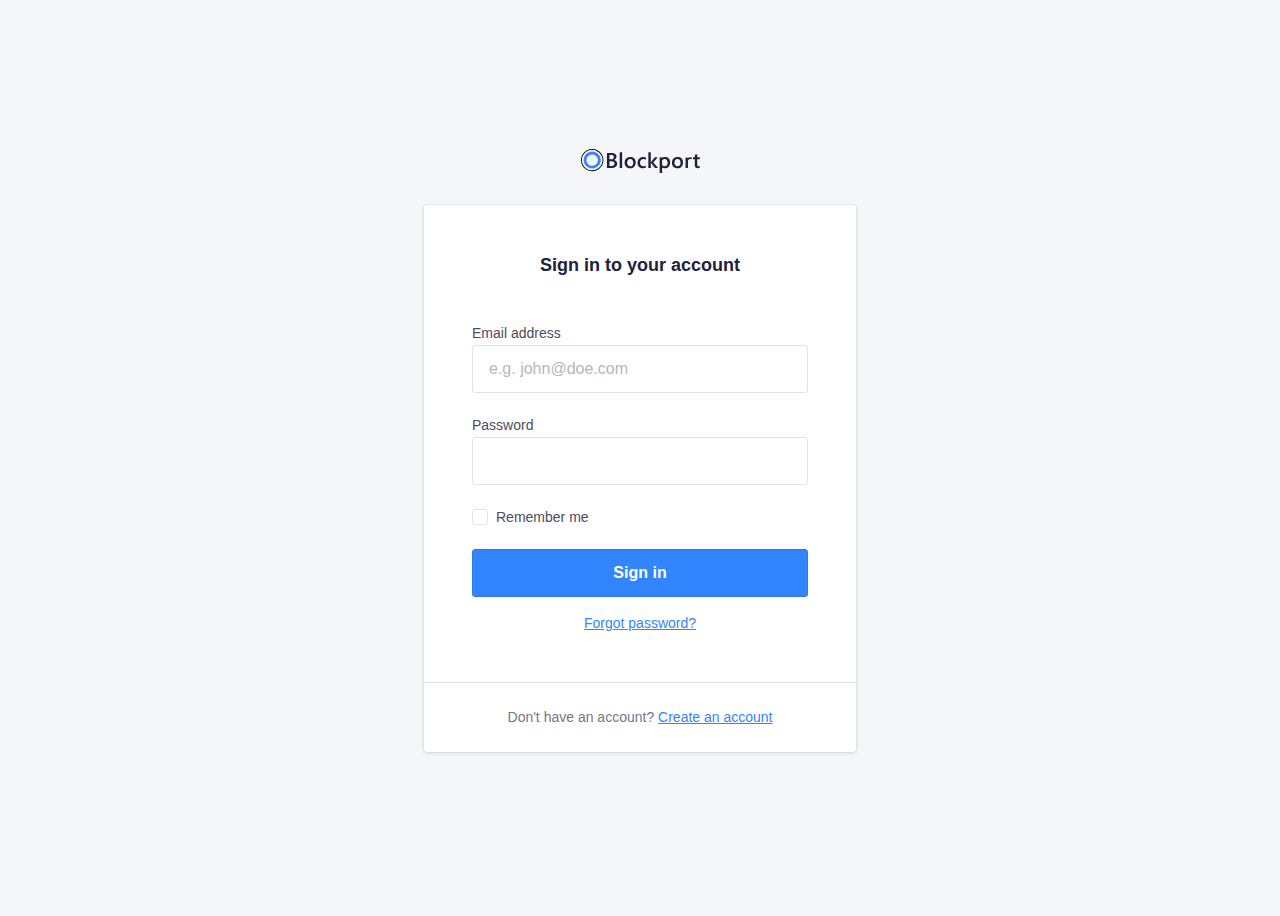
==== index.html @ b3f942c5 "sdgn," ====
<!DOCTYPE html>
<html lang="en">
  <head>
    <meta charset="utf-8" />
    <meta http-equiv="x-ua-compatible" content="ie=edge" />
    <title>Blockport - Sign in</title>
    <meta name="description" content="This is my HTML5 boilerplate." />
    <meta name="viewport" content="width=device-width, initial-scale=1.0" />
    <meta name="msapplication-TileColor" content="#3385FF" />
    <meta name="theme-color" content="#3385FF" />

    <link rel="apple-touch-icon" sizes="180x180" href="apple-touch-icon.png" />
    <link rel="icon" type="image/png" sizes="32x32" href="favicon-32x32.png" />
    <link rel="icon" type="image/png" sizes="16x16" href="favicon-16x16.png" />
    <link rel="manifest" href="site.webmanifest" />
    <link rel="mask-icon" href="safari-pinned-tab.svg" color="#3385FF" />

    <link rel="stylesheet" href="css/normalize.css" />
    <link rel="stylesheet" href="css/screen.css" />
  </head>
  <body>
    <section class="o-row o-row--lg o-row--login">
      <div class="o-container u-max-width-xs">
        <h1 class="c-logo">
          <svg class="c-logo__symbol" viewBox="0 0 119 24" xmlns="http://www.w3.org/2000/svg">
            <path
              class="c-logo__path c-logo__path--1"
              d="M25.9496128,18.9917356 L25.9496128,4.04231406 L30.7396633,4.04231406 C32.19945,4.04231406 33.3560606,4.35834712 34.2094949,4.99041321 C35.0252057,5.55089835 35.5052521,6.4769114 35.4896465,7.4598347 C35.5056187,8.25676883 35.2485893,9.03557965 34.7604209,9.6694215 C34.2511175,10.3119823 33.5500641,10.7791057 32.7570539,11.0042975 L32.7570539,11.0459504 C33.6957957,11.1207168 34.5764055,11.5260387 35.2392256,12.1884297 C35.8602694,12.8310744 36.1707912,13.6667769 36.1707912,14.6955372 C36.1979832,15.9155062 35.6268682,17.0730015 34.6382155,17.8016529 C33.6205051,18.5950413 32.3363468,18.9917356 30.7857407,18.9917356 L25.9496128,18.9917356 Z M41.1511616,18.9918689 L38.6990404,18.9918689 L38.6990404,3.18727869 L41.1511616,3.18727869 L41.1511616,18.9918689 Z M49.1105387,19.2396694 C47.4477441,19.2396694 46.1195118,18.741157 45.1258418,17.7441322 C44.1321717,16.7471074 43.6360046,15.4247934 43.6373401,13.7771901 C43.6373401,11.9841322 44.1548767,10.5838017 45.1899495,9.57619833 C46.2250223,8.56859504 47.6200337,8.06479338 49.3749832,8.06479338 C51.0591469,8.06479338 52.3720202,8.55471073 53.3136027,9.53454547 C54.2551852,10.5143802 54.7226376,11.8730579 54.7159596,13.6105785 C54.7159596,15.313719 54.2091077,16.677686 53.195404,17.7024794 C52.1817003,18.7272727 50.8200787,19.2396694 49.1105387,19.2396694 Z M64.9231145,18.4998347 C63.986548,19.011405 62.9292595,19.2667693 61.8599663,19.2396694 C60.2572727,19.2396694 58.9657689,18.7444628 57.9854545,17.7540496 C57.0051402,16.7636364 56.5136477,15.4796694 56.5109764,13.9021488 C56.5109764,12.1434711 57.0385299,10.7312397 58.0936364,9.66545453 C59.1487429,8.59966942 60.5611166,8.0661157 62.3307576,8.06479338 C63.2258904,8.04636779 64.1144193,8.22027864 64.9351347,8.57454547 L64.9351347,10.8277686 C64.2490961,10.2941313 63.4035149,10.0011171 62.5310943,9.99471073 C61.5738178,9.96365776 60.6492491,10.3415166 59.9928283,11.0320661 C59.3330526,11.7236364 59.003165,12.6287603 59.003165,13.747438 C59.003165,14.8661157 59.3136869,15.7381818 59.9347306,16.3636364 C60.5557744,17.0023141 61.3891751,17.3216529 62.4349327,17.3216529 C63.3470917,17.3090469 64.2260005,16.9806241 64.9191077,16.3933884 L64.9191077,18.4998347 L64.9231145,18.4998347 Z M77.1256229,18.9918689 L74.0304209,18.9918689 L69.8393771,13.8605902 L69.7973064,13.8605902 L69.7973064,18.9918689 L67.3451852,18.9918689 L67.3451852,3.18727869 L69.7973064,3.18727869 L69.7973064,13.2039344 L69.8393771,13.2039344 L73.7980303,8.31462295 L76.7349663,8.31462295 L72.2814815,13.4718689 L77.1256229,18.9918689 Z M118.81569,18.8747107 C118.223016,19.1343064 117.578072,19.2557712 116.930522,19.2297521 C114.839007,19.2297521 113.793249,18.2380165 113.793249,16.2545455 L113.793249,10.2128926 L111.990219,10.2128926 L111.990219,8.31669423 L113.793249,8.31669423 L113.793249,5.84528927 L116.235354,5.15702479 L116.235354,8.31669423 L118.81569,8.31669423 L118.81569,10.2128926 L116.235354,10.2128926 L116.235354,15.5504132 C116.235354,16.1824793 116.351549,16.6340496 116.583939,16.905124 C116.81633,17.1761983 117.202312,17.3084298 117.741886,17.3018182 C118.130518,17.3099664 118.50999,17.1844984 118.81569,16.9467769 L118.81569,18.8647934 L118.81569,18.8747107 Z M109.678333,8.12826445 C110.052664,8.12904551 110.426384,8.1582218 110.796212,8.21553718 L110.796212,10.2961983 C110.392833,10.129817 109.958979,10.0480952 109.522071,10.0561983 C108.65244,10.0185786 107.815007,10.3854441 107.258266,11.0479339 C107.143588,11.1960713 107.043624,11.3548242 106.959764,11.5219835 L106.959764,18.9917356 L104.519663,18.9917356 L104.519663,8.37818184 L106.959764,8.66776859 L106.959764,8.67768594 C107.814579,8.30025824 108.742499,8.11272598 109.678333,8.12826445 Z M96.4320707,19.2396694 C94.7692761,19.2396694 93.4410438,18.741157 92.4473737,17.7441322 C91.4537037,16.7471074 90.9575366,15.4247934 90.9588721,13.7771901 C90.9588721,11.9841322 91.4764087,10.5838017 92.5114815,9.57619833 C93.5465543,8.56859504 94.9415657,8.06479338 96.6965152,8.06479338 C98.3806789,8.06479338 99.6935522,8.55471073 100.635135,9.53454547 C101.576717,10.5143802 102.04417,11.8730579 102.037492,13.6105785 C102.037492,15.313719 101.53064,16.677686 100.516936,17.7024794 C99.5032323,18.7272727 98.1416107,19.2396694 96.4320707,19.2396694 Z M87.7494781,9.53454547 C88.6883893,10.5157025 89.1578451,11.873719 89.1578451,13.608595 C89.1591806,15.3117355 88.6523287,16.6757025 87.6372896,17.7004959 C86.6222504,18.7252892 85.258625,19.2376859 83.5464141,19.2376859 C82.7065422,19.2489838 81.8737089,19.0847473 81.1023064,18.7557025 L81.1023064,23.8968595 L78.6622054,23.8968595 L78.6622054,8.31471073 L81.1023064,8.60429752 C81.9552279,8.23296681 82.8792553,8.04891403 83.8108586,8.06479338 C85.5017003,8.06479338 86.8145736,8.55471073 87.7494781,9.53454547 Z M96.5422559,9.99471073 C95.6726247,9.95709108 94.8351921,10.3239565 94.2784512,10.9864463 C93.7241864,11.6476033 93.4470539,12.5580165 93.4470539,13.7176859 C93.4470539,14.8363636 93.7275253,15.7170248 94.288468,16.3596694 C94.8529651,17.0028668 95.6823515,17.3568733 96.5422559,17.3216529 C97.5038721,17.3216529 98.2424466,17.0056198 98.7579798,16.3735537 C99.273513,15.7414876 99.5366216,14.8416529 99.5473064,13.6740496 C99.5473064,12.4998347 99.28954,11.5927273 98.7740067,10.9527273 C98.2584735,10.3127273 97.5145568,9.99338845 96.5422559,9.99471073 Z M28.4438047,6.03570248 L28.4438047,10.286281 L30.0645286,10.286281 C30.9353255,10.286281 31.6178058,10.0833058 32.1119697,9.67735538 C32.6061335,9.27140494 32.8532155,8.69619836 32.8532155,7.95173555 C32.8532155,6.67305785 31.9897643,6.03371902 30.262862,6.03371902 L28.4418013,6.03371902 L28.4438047,6.03570248 Z M28.4438047,12.2796694 L28.4438047,17.0082644 L30.5813973,17.0082644 C31.5163019,17.0082644 32.237514,16.7947108 32.7450337,16.3676033 C33.2602043,15.9259125 33.5416601,15.2742418 33.5083165,14.6003306 C33.5083165,13.0505785 32.4238271,12.2757025 30.2548485,12.2757025 L28.4518182,12.2757025 L28.4438047,12.2796694 Z M49.226734,9.99471073 C48.3571028,9.95709108 47.5196702,10.3239565 46.9629293,10.9864463 C46.4086646,11.6476033 46.131532,12.5580165 46.131532,13.7176859 C46.131532,14.8363636 46.4120034,15.7170248 46.9729461,16.3596694 C47.5370578,17.0036033 48.3664998,17.3583638 49.226734,17.3236364 C50.1883502,17.3236364 50.9269247,17.0076033 51.4424579,16.3755372 C51.9579912,15.7434711 52.2157576,14.8436364 52.2157576,13.6760331 C52.2157576,12.5018182 51.9579912,11.5947107 51.4424579,10.9547107 C50.9269247,10.3147108 50.1883502,9.99471073 49.226734,9.99471073 Z M85.8803367,16.3735537 C86.3958699,15.738843 86.6543043,14.8390083 86.6556397,13.6740496 C86.6556397,12.4985124 86.3978733,11.591405 85.8823401,10.9527273 C85.3668068,10.3140496 84.6282323,9.99471073 83.6666162,9.99471073 C82.796985,9.95709108 81.9595523,10.3239565 81.4028114,10.9864463 C81.2895823,11.124335 81.1896456,11.2724196 81.1043098,11.4287603 L81.1043098,15.9153719 C81.6149937,16.8312057 82.6094895,17.3774459 83.6646128,17.3216529 C84.626229,17.3216529 85.3648035,17.0056198 85.8803367,16.3735537 Z"
            ></path>
            <path class="c-logo__path c-logo__path--2" d="M11.1988215,19.5867769 C7.72899435,19.5891833 4.59940205,17.5218316 3.26949789,14.3488101 C1.93959376,11.1757885 2.67130845,7.5220381 5.12341434,5.09144786 C7.57552021,2.66085764 11.2650639,1.93214337 14.4714645,3.24513351 C17.6778651,4.55812363 19.7696074,7.65421885 19.771229,11.0895868 C19.7679239,15.7772288 15.9334776,19.5780304 11.1988215,19.5867769 Z M11.1988215,5.38314051 C8.86509736,5.38073339 6.75988968,6.77093308 5.86550131,8.90506387 C4.97111293,11.0391947 5.46382249,13.496632 7.11372873,15.1307206 C8.76363496,16.7648092 11.2455511,17.2534798 13.4013998,16.3687158 C15.5572486,15.4839518 16.962125,13.4001349 16.9605051,11.0895868 C16.9572,7.93949107 14.3805102,5.38572999 11.1988215,5.37917355 L11.1988215,5.38314051 Z"></path>
            <path
              class="c-logo__path c-logo__path--3"
              d="M21.2917845,15.8796694 C21.3118182,15.8380165 21.3358586,15.8023141 21.3558923,15.7606612 C22.6443671,13.0744887 22.7786498,9.98607785 21.7280964,7.20021549 C20.6775431,4.41435317 18.5317957,2.16875244 15.7805219,0.975867769 L15.7805219,0.96 C15.6683333,0.910413222 15.5541414,0.874710744 15.4419529,0.82909091 C15.2937037,0.767603308 15.1434512,0.710082645 14.9931987,0.656528927 C14.792862,0.583140496 14.5925253,0.517685949 14.378165,0.458181816 C14.2319192,0.414545453 14.0856734,0.374876033 13.9394276,0.337190082 C13.7203928,0.281652893 13.501358,0.23338843 13.2823232,0.192396694 C13.1480976,0.16661157 13.0138721,0.144793388 12.8816498,0.124958678 C12.6546016,0.0905785125 12.4275533,0.0634710744 12.2005051,0.0436363637 C12.0762963,0.0337190082 11.9500842,0.0238016529 11.8258754,0.0178512397 C11.5881425,0.00462809917 11.3510774,-0.000661157024 11.1146801,0.00198347107 C10.988468,0.00198347107 10.8622559,0.00198347107 10.7380471,0.0119008265 C10.5076599,0.0218181818 10.2792761,0.0376859504 10.0528956,0.0614876034 C9.9146633,0.0753719009 9.77843434,0.0932231406 9.64220539,0.113057851 C9.44186869,0.142809918 9.22350168,0.176528926 9.01715488,0.218181818 C8.86089226,0.249917356 8.70462963,0.283636364 8.548367,0.321322314 C8.39210438,0.359008265 8.18575758,0.412561983 8.00745791,0.466115701 C7.82915825,0.519669423 7.65286195,0.577190081 7.47656566,0.638677688 C7.30026936,0.70016529 7.17405724,0.747768594 7.02580808,0.807272727 C6.82547138,0.884628098 6.63715488,0.969917355 6.44483165,1.05719008 C6.31861953,1.11471074 6.19441077,1.17421488 6.07220539,1.23768595 C5.87186869,1.34082644 5.67153199,1.45190082 5.47119529,1.56694215 C5.36301347,1.63041322 5.25683502,1.69586777 5.15065657,1.76528926 C4.95165543,1.89752066 4.75666107,2.02975207 4.5656734,2.16198347 C4.46416949,2.23603306 4.36400114,2.31140496 4.26516835,2.38809918 C4.07952302,2.52958678 3.89721661,2.67834711 3.71824916,2.83438017 C3.61607744,2.92363636 3.51791246,3.0168595 3.41774411,3.11008265 C3.25747475,3.26347108 3.10121212,3.42214876 2.94895623,3.5861157 C2.84678451,3.69719008 2.74861953,3.81024794 2.64845118,3.92528926 C2.51021886,4.08793389 2.37599327,4.25454547 2.24777778,4.42512397 C2.15161616,4.55206611 2.05946128,4.68099175 1.96930976,4.82181816 C1.90119529,4.92099175 1.82506734,5.0201653 1.75895623,5.11537188 C1.69284512,5.2105785 1.65878788,5.29190081 1.60670034,5.37917355 C1.53457912,5.49818184 1.46446128,5.61917355 1.40636364,5.74214876 C1.28415825,5.96231406 1.16796296,6.18446282 1.06178451,6.40859504 C1.02372054,6.44826445 0.995673401,6.49586778 0.981649832,6.54148761 C0.967626263,6.58710744 0.939579125,6.65454547 0.915538721,6.71008265 C0.808692479,6.95471075 0.711863077,7.20132232 0.625050505,7.44991735 C0.588989899,7.55438018 0.55426487,7.65884298 0.520875421,7.76330577 C0.444747475,8.00528927 0.377968575,8.24793388 0.320538721,8.49123966 C0.291156005,8.61157023 0.263776655,8.73190084 0.238400673,8.85223141 C0.191655443,9.07966942 0.152255892,9.30710742 0.12020202,9.53454547 C0.10016835,9.67338842 0.0821380471,9.81024795 0.0681144781,9.9490909 C0.0460774411,10.1613223 0.0320538721,10.3715703 0.022037037,10.5838017 C0.022037037,10.7365289 0.010016835,10.8872727 0.010016835,11.04 C0.010016835,11.2383471 0.010016835,11.4366942 0.026043771,11.6350413 C0.026043771,11.7917356 0.0440740741,11.9484297 0.0580976431,12.105124 C0.0761279461,12.3034711 0.104175084,12.5018182 0.132222222,12.7001653 C0.146245791,12.8429752 0.18030303,13.0036364 0.2003367,13.1543802 C0.238400673,13.3527273 0.286481481,13.5510744 0.336565657,13.7494215 C0.380639731,13.8961983 0.406683502,14.0330579 0.446750842,14.1758678 C0.506851852,14.3742149 0.576969697,14.5844628 0.647087542,14.7867769 C0.693164983,14.9157025 0.739242424,15.0446281 0.789326599,15.1715703 C0.871464646,15.3699174 0.963619529,15.5801653 1.05777778,15.7804959 C1.11387205,15.8995041 1.16996633,16.0185124 1.23006734,16.1355372 C1.33223906,16.3338843 1.44242424,16.5322314 1.55461279,16.7166942 C1.62473064,16.8357025 1.69484848,16.9527273 1.76897306,17.0677686 C1.88316498,17.2442975 2.00537037,17.4168595 2.12957912,17.587438 C2.21973064,17.7123967 2.31188552,17.8353719 2.40804714,17.9563636 C2.50420875,18.0773554 2.65646465,18.2519008 2.78468013,18.3966942 C2.91289562,18.5414876 3.02308081,18.6644628 3.14929293,18.7933884 C3.27550505,18.9223141 3.3876936,19.027438 3.51190236,19.1424794 C3.63611111,19.2575206 3.81841751,19.4241322 3.98069024,19.5590082 C4.09287879,19.6522314 4.20907407,19.7434711 4.32727273,19.8327273 C4.50957912,19.9735537 4.69388889,20.1084297 4.88621212,20.2294215 C4.9362963,20.2631405 4.98037037,20.3008265 5.03045455,20.3345455 C7.52290169,21.989742 10.5859073,22.5756212 13.5217147,21.9587191 C16.4575222,21.3418171 19.0161165,19.5746694 20.6146465,17.0598347 L20.6266667,17.0598347 C20.6647306,17.0003306 20.6947811,16.9368595 20.7328451,16.8753719 C20.8149832,16.7424794 20.8911111,16.6036364 20.9692424,16.4647934 C21.0854377,16.2763636 21.1936195,16.08 21.2917845,15.8796694 Z M6.96771044,20.4198347 C6.40765296,20.1694737 5.87129224,19.8701033 5.36501684,19.5252893 C5.18671717,19.4042975 5.01442761,19.2773554 4.84614478,19.1464463 C4.73996633,19.065124 4.63378788,18.9818182 4.53161616,18.8965289 C4.38136364,18.7715703 4.23912458,18.6406612 4.09888889,18.5097521 C3.9586532,18.378843 3.87451178,18.2995041 3.76632997,18.1884297 C3.65814815,18.0773554 3.53794613,17.9444628 3.42976431,17.8214876 C3.32158249,17.6985124 3.19737374,17.5557025 3.08718855,17.4247934 C2.97700337,17.2938843 2.91489899,17.1986777 2.83075758,17.0836364 C2.71656566,16.9249587 2.60237374,16.766281 2.49819865,16.6036364 C2.43008418,16.4965289 2.36597643,16.3894215 2.29786195,16.2803306 C2.19368687,16.1038017 2.09752525,15.9252893 1.9973569,15.7447934 C1.94126263,15.6376859 1.89117845,15.528595 1.83909091,15.4195041 C1.7609596,15.2231405 1.67681818,15.0386777 1.60069024,14.8482644 C1.55461279,14.7332231 1.51454545,14.6161983 1.47247475,14.501157 C1.40436027,14.3127273 1.34025253,14.1242975 1.28415825,13.9319008 C1.24609428,13.8029752 1.2140404,13.6760331 1.18198653,13.5490909 C1.13590909,13.3626446 1.09183502,13.1761983 1.05577441,12.9897521 C1.02973064,12.8429752 1.0076936,12.7140496 0.981649832,12.5771901 C0.953602694,12.3927273 0.92956229,12.2082644 0.911531987,12.0218182 C0.897508418,11.8809918 0.889494949,11.7401653 0.881481481,11.5993388 C0.881481481,11.4109091 0.865454545,11.2224794 0.865454545,11.0340496 C0.865454545,10.8971901 0.865454545,10.7603306 0.877474747,10.6254545 C0.877474747,10.4271074 0.899511785,10.2287603 0.919545455,10.0304132 C0.931565657,9.90743803 0.94959596,9.78247936 0.965622896,9.65950414 C0.995673401,9.44528927 1.03173401,9.23107436 1.07580808,9.01884299 C1.09784512,8.91173555 1.12188552,8.80462812 1.14792929,8.69950414 C1.20402357,8.47074382 1.27080247,8.24330577 1.34826599,8.01719009 C1.37764871,7.9246281 1.408367,7.83206612 1.44042088,7.73950414 C1.52189113,7.50545453 1.61204265,7.2740496 1.71087542,7.04528927 C1.75094276,6.95206611 1.7910101,6.86082645 1.83508418,6.76958679 C1.93525253,6.55537188 2.03542088,6.3490909 2.15762626,6.14479338 C2.21973064,6.03570248 2.27983165,5.92661158 2.34594276,5.81752064 C2.45412458,5.63900825 2.5683165,5.46644628 2.68651515,5.29586778 C2.7686532,5.17685949 2.85279461,5.0598347 2.93893939,4.94479338 C3.06047699,4.7847934 3.18602133,4.62876031 3.31557239,4.47669423 C3.40505612,4.36826447 3.49520763,4.26710742 3.58602694,4.17322312 C3.73026936,4.01983471 3.87718294,3.86842975 4.02676768,3.71900826 C4.11491582,3.63438017 4.20506734,3.55173554 4.29722222,3.47107438 C4.46016275,3.32694215 4.62710998,3.18809917 4.79806397,3.05454545 C4.88754769,2.98446281 4.978367,2.91834711 5.07052189,2.85619835 C5.24815375,2.72396694 5.42912458,2.60099173 5.61343434,2.48727273 C5.71093152,2.42512397 5.80909651,2.36561983 5.90792929,2.30876033 C6.09090349,2.20165289 6.27654882,2.09983471 6.46486532,2.00330579 C6.57705387,1.94644628 6.69057799,1.89157025 6.80543771,1.83867769 C6.98306957,1.75669422 7.16203704,1.67933884 7.34234007,1.60661157 C7.47589785,1.55239669 7.61413018,1.50082645 7.75703704,1.45190082 C7.91864196,1.39504132 8.08225029,1.34214876 8.24786195,1.29322314 C8.41347361,1.24429752 8.57975307,1.2 8.74670034,1.16033058 C8.8896072,1.12595041 9.03318182,1.09421488 9.17742424,1.06512397 C9.36841191,1.02677686 9.56073514,0.994380165 9.75439394,0.967933885 C9.87993826,0.950743802 10.0061504,0.934876033 10.1330303,0.920330577 C10.3440516,0.899173554 10.5557407,0.883966942 10.7680976,0.874710744 L11.1126768,0.874710744 C11.3317116,0.874710744 11.5514141,0.880000001 11.7717845,0.890578513 L12.1143603,0.914380167 C12.3307239,0.932892563 12.5464197,0.958677687 12.7614478,0.991735538 C12.8829854,1.01024793 13.004523,1.0307438 13.1260606,1.05322314 C13.330404,1.09157025 13.5347475,1.13652893 13.7390909,1.18809918 C13.8713131,1.22181818 14.0035354,1.25752066 14.1397643,1.29719008 C14.3320875,1.35404959 14.523743,1.41619835 14.7147306,1.48363636 C14.8509596,1.53322314 14.9851852,1.58479339 15.115404,1.64033058 C17.755199,2.69780719 19.8336285,4.79210648 20.8551251,7.42387715 C21.8766218,10.0556478 21.7496417,12.9890377 20.5044613,15.5246281 C20.4123064,15.7229752 20.3041246,15.8975206 20.207963,16.08 C20.1378451,16.2029752 20.0697306,16.3279339 19.9956061,16.4489256 C17.2731751,20.8198837 11.7011151,22.517402 6.96771044,20.4178512 L6.96771044,20.4198347 Z"
            ></path>
          </svg>
        </h1>
        <form class="c-card" action="#">
          <div class="c-card__body">
            <h2 class="c-card__title">
              Sign in to your account
            </h2>
            <p class="c-form-field">
              <label class="c-label" for="username">
                Email address
              </label>
              <input class="c-input" type="email" name="username" id="username" placeholder="e.g. john@doe.com" required />
            </p>
            <p class="c-form-field">
              <label class="c-label" for="password">
                Password
              </label>
              <input class="c-input" type="password" name="password" id="password" required />
            </p>
            <ul class="o-list c-option-list">
              <li class="c-form-field c-form-field--option c-option-list__item">
                <input class="o-hide-accessible c-option c-option--hidden" type="checkbox" id="remeberme" />
                <label class="c-label c-label--option c-custom-option" for="remeberme">
                  <span class="c-custom-option__fake-input c-custom-option__fake-input--checkbox">
                    <svg class="c-custom-option__symbol" xmlns="http://www.w3.org/2000/svg" viewBox="0 0 9 6.75">
                      <path d="M4.75,9.5a1,1,0,0,1-.707-.293l-2.25-2.25A1,1,0,1,1,3.207,5.543L4.75,7.086,8.793,3.043a1,1,0,0,1,1.414,1.414l-4.75,4.75A1,1,0,0,1,4.75,9.5" transform="translate(-1.5 -2.75)" />
                    </svg>
                  </span>
                  Remember me
                </label>
              </li>
            </ul>
            <p class="u-mb-md">
              <!-- Input type button
                                <input type="submit" class="o-button-reset c-button" value="Sign in"/>
                            -->
              <!-- Button -->
              <button class="o-button-reset c-button">Sign in</button>
            </p>
            <p class="u-text-sm u-align-text-center">
              <a href="#!">
                Forgot password?
              </a>
            </p>
          </div>
          <div class="c-card__footer">
            <p class="u-align-text-center u-text-sm u-color-neutral-dark">Don't have an account? <a href="#">Create an account</a></p>
          </div>
        </form>
      </div>
    </section>
  </body>
</html>
---- css/screen.css ----
/*------------------------------------*\
#FONTS
\*------------------------------------*/

@font-face {
  font-family: 'Inter Web';
  font-weight: 400;
  src: url('../fonts/Inter-Regular.woff2') format('woff2');
}

@font-face {
  font-family: 'Inter Web';
  font-weight: 600;
  src: url('../fonts/Inter-SemiBold.woff2') format('woff2');
}

/*------------------------------------*\
#Variables
\*------------------------------------*/

:root {
  /* colors */
  --global-color-alpha-light: #4f95ff;
  --global-color-alpha: #3385ff;
  --global-color-alpha-dark: #2e77e6;
  --global-color-alpha-x-dark: #1b4186;
  --global-color-alpha-transparent: #3385ffbf;
  --global-color-alpha-x-transparent: #3385ff4d;

  --global-color-neutral-xxxx-light: #f5f6fa;
  --global-color-neutral-xxx-light: #e2e3e7;
  --global-color-neutral-xx-light: #caccd4;
  --global-color-neutral-x-light: #b5b6c0;
  --global-color-neutral-light: #a0a1ad;
  --global-color-neutral: #8b8c9a;
  --global-color-neutral-dark: #757787;
  --global-color-neutral-x-dark: #606274;
  --global-color-neutral-xx-dark: #4b4c60;
  --global-color-neutral-xxx-dark: #35374d;
  --global-color-neutral-xxxx-dark: #20223a;

  /* global input styles*/
  --global-input-backgroundColor: White;
  --global-input-color: var(--global-color-neutral-xxxx-dark);
  --global-input-borderColor: var(--global-color-neutral-xxx-light);
  --global-input-hover-borderColor: var(--global-color-neutral-xx-light);
  --global-input-focus-borderColor: var(--global-color-alpha);
  --global-input-focus-boxShadow: 0 0 0 3px var(--global-color-alpha-x-transparent);

  /* border stuff */
  --global-borderRadius: 3px;
  --global-borderWidth: 1px;

  /* transitions */
  --global-transitionTiming-alpha: 0.1s ease-out;

  /* Baseline settings */
  --global-baseline: 8px;
  --global-whitespace: calc(var(--global-baseline) * 3); /* = 24px */

  --global-whitespace-xs: calc(var(--global-baseline) / 2); /* = 4px */
  --global-whitespace-sm: calc(var(--global-baseline) * 1); /*  = 8px */
  --global-whitespace-md: calc(var(--global-baseline) * 2); /*  = 16px */
  --global-whitespace-lg: calc(var(--global-baseline) * 4); /*  = 32px */
  --global-whitespace-xl: calc(var(--global-whitespace) * 2); /*  = 48px */
  --global-whitespace-xxl: calc(var(--global-whitespace) * 3); /*  = 72px */
}

/*------------------------------------*\
#GENERIC
\*------------------------------------*/

/*
    Generic: Page
    ---
    Global page styles + universal box-sizing:
*/

html {
  font-size: 16px;
  line-height: 1.5;
  font-family: 'Inter Web', Helvetica, arial, sans-serif;
  color: var(--global-color-neutral-xxxx-dark);
  background-color: var(--global-color-neutral-xxxx-light);
  box-sizing: border-box;
  -webkit-font-smoothing: antialiased;
  -moz-osx-font-smoothing: grayscale;
}

*,
*:before,
*:after {
  box-sizing: inherit;
}

/*
* Remove text-shadow in selection highlight:
* https://twitter.com/miketaylr/status/12228805301
*
* Customize the background color to match your design.
*/

::-moz-selection {
  background: var(--global-color-alpha);
  color: white;
  text-shadow: none;
}

::selection {
  background: var(--global-color-alpha);
  color: white;
  text-shadow: none;
}

/*------------------------------------*\
#Elements
\*------------------------------------*/

/*
Elements: Images
---
Default markup for images to make them responsive
*/

img {
  max-width: 100%;
  vertical-align: top;
}

/*
    Elements: typography
    ---
    Default markup for typographic elements
*/

h1,
h2,
h3 {
  font-weight: 700;
}

h1 {
  font-size: 36px;
  line-height: calc(var(--global-baseline) * 6);
  margin: 0 0 var(--global-whitespace);
}

h2 {
  font-size: 32px;
  line-height: calc(var(--global-baseline) * 5);
  margin: 0 0 var(--global-whitespace);
}

h3 {
  font-size: 26px;
  line-height: calc(var(--global-baseline) * 4);
  margin: 0 0 var(--global-whitespace);
}

h4,
h5,
h6 {
  font-size: 16px;
  font-weight: 600;
  line-height: calc(var(--global-baseline) * 3);
  margin: 0 0 var(--global-whitespace);
}

p,
ol,
ul,
dl,
table,
address,
figure {
  margin: 0 0 var(--global-whitespace);
}

ul,
ol {
  padding-left: var(--global-whitespace);
}

li ul,
li ol {
  margin-bottom: 0;
}

blockquote {
  font-style: normal;
  font-size: 23px;
  line-height: calc(var(--global-baseline) * 6);
  margin: 0 0 var(--global-whitespace);
}

blockquote * {
  font-size: inherit;
  line-height: inherit;
}

figcaption {
  font-weight: 400;
  font-size: 12px;
  line-height: calc(var(--global-baseline) * 2);
  margin-top: var(--global-whitespace-xxs);
}

hr {
  border: 0;
  height: var(--global-borderWidth);
  background: LightGrey;
  margin: 0 0 var(--global-whitespace);
}

a,
a:visited {
  transition: all var(--global-transitionTiming-alpha);
  color: var(--global-color-alpha);
  outline-color: var(--global-link-BoxShadowColor);
  outline-width: medium;
  outline-offset: 2px;
}

a:hover,
a:focus {
  color: var(--global-color-alpha-light);
}

a:active {
  color: var(--global-color-alpha-dark);
}

label,
input {
  display: block;
}

input::placeholder {
  color: var(--global-color-neutral-x-light);
}

/*------------------------------------*\
#OBJECTS
\*------------------------------------*/

/*
    Objects: Row
    ---
    Creates a horizontal row that stretches the viewport and adds padding around children
*/

.o-row {
  position: relative;
  padding: var(--global-whitespace) var(--global-whitespace) 0;
}

.o-row--login {
  min-height: 100vh;
  display: -webkit-flex;
  display: -ms-flex;
  display: flex;
  -ms-align-items: center;
  align-items: center;
}

/* size modifiers */

.o-row--lg {
  padding-top: var(--global-whitespace-lg);
  padding-bottom: var(--global-whitespace);
}

@media (min-width: 768px) {
  .o-row {
    padding-left: var(--global-whitespace-lg);
    padding-right: var(--global-whitespace-lg);
  }
}

/*
    Objects: Container
    ---
    Creates a horizontal container that sets de global max-width
*/

.o-container {
  margin-left: auto;
  margin-right: auto;
  max-width: 79.5em; /* 79.5 * 16px = 1272 */
  width: 100%;
}

/*
    Objects: section
    ---
    Creates vertical whitespace between adjacent sections inside a row
*/

.o-section {
  position: relative;
}

.o-section + .o-section {
  padding-top: var(--global-whitespace);
}

@media (min-width: 768px) {
  .o-section--lg + .o-section--lg,
  .o-section--xl + .o-section--xl {
    padding-top: var(--global-whitespace-lg);
  }
}

@media (min-width: 992px) {
  .o-section--xl + .o-section--xl {
    padding-top: var(--global-whitespace-xxl);
  }
}

/*
    Objects: Layout
    ---
    The layout object provides us with a column-style layout system. This object
    contains the basic structural elements, but classes should be complemented
    with width utilities
*/

.o-layout {
  display: -webkit-flex;
  display: -ms-flexbox;
  display: flex;
  flex-wrap: wrap;
}

.o-layout__item {
  width: 100%;
}

/* gutter modifiers, these affect o-layout__item too */

.o-layout--gutter {
  margin: 0 -12px;
}

.o-layout--gutter > .o-layout__item {
  padding: 0 12px;
}

.o-layout--gutter-sm {
  margin: 0 -6px;
}

.o-layout--gutter-sm > .o-layout__item {
  padding: 0 6px;
}

.o-layout--gutter-lg {
  margin: 0 calc(var(--global-whitespace) * -1);
}

.o-layout--gutter-lg > .o-layout__item {
  padding: 0 var(--global-whitespace);
}

.o-layout--gutter-xl {
  margin: 0 calc(var(--global-whitespace-lg) * -1);
}

.o-layout--gutter-xl > .o-layout__item {
  padding: 0 var(--global-whitespace-lg);
}

/* reverse horizontal row modifier */

.o-layout--row-reverse {
  flex-direction: row-reverse;
}

/* Horizontal alignment modifiers*/

.o-layout--justify-start {
  justify-content: flex-start;
}

.o-layout--justify-end {
  justify-content: flex-end;
}

.o-layout--justify-center {
  justify-content: center;
}

.o-layout--justify-space-around {
  justify-content: space-around;
}

.o-layout--justify-space-evenly {
  justify-content: space-evenly;
}

.o-layout--justify-space-between {
  justify-content: space-between;
}

/* Vertical alignment modifiers */

.o-layout--align-start {
  align-items: flex-start;
}

.o-layout--align-end {
  align-items: flex-end;
}

.o-layout--align-center {
  align-items: center;
}

.o-layout--align-baseline {
  align-items: baseline;
}

/* Vertical alignment modifiers that only work if there is one than one flex item */

.o-layout--align-content-start {
  align-content: start;
}

.o-layout--align-content-end {
  align-content: end;
}

.o-layout--align-content-center {
  align-content: center;
}

.o-layout--align-content-space-around {
  align-content: space-around;
}

.o-layout--align-content-space-between {
  align-content: space-between;
}

/*
    Objects: List
    ---
    Small reusable object to remove default list styling from lists
*/

.o-list {
  list-style: none;
  padding: 0;
}

/*
    Object: Button reset
    ---
    Small button reset object
*/

.o-button-reset {
  border: none;
  margin: 0;
  padding: 0;
  width: auto;
  overflow: visible;
  background: transparent;

  /* inherit font & color from ancestor */
  color: inherit;
  font: inherit;

  /* Normalize `line-height`. Cannot be changed from `normal` in Firefox 4+. */
  line-height: normal;

  /* Corrects font smoothing for webkit */
  -webkit-font-smoothing: inherit;
  -moz-osx-font-smoothing: inherit;

  /* Corrects inability to style clickable `input` types in iOS */
  -webkit-appearance: none;
}

/*
    Object: Hide accessible
    ---
    Accessibly hide any element
*/

.o-hide-accessible {
  position: absolute;
  width: 1px;
  height: 1px;
  padding: 0;
  margin: -1px;
  overflow: hidden;
  clip: rect(0, 0, 0, 0);
  border: 0;
}

/*------------------------------------*\
#COMPONENTS
\*------------------------------------*/

/*
    Component: Logo
    ---
    Website main logo
*/

.c-logo {
  height: var(--global-whitespace);
  display: flex;
  align-items: center;
  justify-content: center;
  margin-bottom: var(--global-whitespace-lg);
}

.c-logo__symbol {
  height: 100%;
}

.c-logo__path--1 {
  fill: var(--global-color-neutral-xxxx-dark);
}

.c-logo__path--2 {
  fill: var(--global-color-alpha);
}

.c-logo__path--3 {
  fill: var(--color-alpha-x-dark);
}

/*
    Component: Card
    ---
    Card with box shadow
*/

.c-card {
  background-color: White;
  margin-bottom: var(--global-whitespace);
  border-radius: var(--global-borderRadius);
  box-shadow: 0 0 0 var(--global-borderWidth) rgba(0, 0, 0, 0.05), 0 2px 4px rgba(0, 0, 0, 0.075);
  overflow: hidden;
}

/* Add padding to child for more flexibility */
.c-card__body,
.c-card__footer {
  padding: var(--global-whitespace);
}

.c-card__footer {
  text-align: center;
  border-top: var(--global-borderWidth) solid var(--global-color-neutral-xxx-light);
}

.c-card__title {
  text-align: center;
  font-size: 18px;
  line-height: calc(var(--global-baseline) * 3);
  font-weight: 600;
}

/* This allows c-card__body and __footer to have equal padding everywhere */

.c-card__body > *:last-child,
.c-card__footer > *:last-child,
.c-card__body > *:last-child > *:last-child,
.c-card__footer > *:last-child > *:last-child {
  margin-bottom: 0;
}

@media (min-width: 27em) {
  .c-card__body {
    padding: var(--global-whitespace-xl);
  }

  .c-card__title {
    margin-bottom: var(--global-whitespace-xl);
  }
}

/*
    Component: Forms
    ---
    Everything form related here
*/

.c-form-field--option {
  display: -webkit-flex;
  display: -ms-flex;
  display: flex;
  -ms-align-items: center;
  align-items: center;
}

/*
    Component: Input
    ---
    Class to put on all input="text" like form inputs
*/

.c-input {
  -webkit-appearance: none;
  -moz-appearance: none;
  appearance: none;
  width: 100%;
  border: var(--global-borderWidth) solid var(--global-input-borderColor);
  border-radius: var(--global-borderRadius);
  color: var(--global-input-color);
  background-color: var(--global-input-backgroundColor);
  font-family: inherit;
  font-size: 16px;
  line-height: calc(var(--global-baseline) * 3);
  padding: calc(var(--global-baseline) * 1.5 - var(--global-borderWidth)) var(--global-whitespace-md);
  outline: none;
  transition: border var(--global-transition-timing-alpha);
}

.c-input:hover {
  border-color: var(--global-input-hover-borderColor);
}

.c-input:focus,
.c-input:active {
  border-color: var(--global-input-hover-borderColor);
  box-shadow: 0 0 0 3px var(--global-input-focus-boxShadow);
}

/* option input for checkboxes and radio buttons */

.c-option {
  margin-right: var(--global-whitespace-sm);
}

/*
    Component: Label
    ---
    Class to put on all form labels
*/

.c-label {
  margin-bottom: 0;
  font-size: 14px;
  padding-bottom: var(--global-whitespace-xs);
  line-height: calc(var(--global-baseline) * 2);
  color: var(--global-color-neutral-xx-dark);
}

.c-label--option {
  padding-bottom: 0;
}

.c-option-list__item {
  margin-bottom: calc(var(--global-baseline)/2*3);
}
/*
    Component: Button
    ---
    Class to put on form buttons or
*/

.c-button {
  font-size: 16px;
  font-weight: 700;
  border-radius: var(--global-borderRadius);
  border: var(--global-borderWidth) solid var(--global-color-alpha-dark);
  background-color: var(--global-color-alpha);
  color: #fff;
  padding: calc(var(--global-baseline) * 1.5 - var(--global-borderWidth)) var(--global-whitespace-md);
  line-height: calc(var(--global-baseline) * 3);
  width: 100%;
  outline: none;
  transition: all var(--global-transition-timing-alpha);
}

.c-button:hover {
  background-color: var(--global-color-alpha-light);
}

.c-button:focus {
  box-shadow: 0 0 0 3px var(--global-color-alpha-x-transparent);
}

.c-button:active {
  background-color: var(--global-color-alpha-dark);
  box-shadow: none;
}

.c-custom-option {
  display: flex;
  align-items: center;
}

.c-custom-option__fake-input {
  display: flex;
  align-items: center;
  justify-content: center;
  height: calc(var(--global-baseline) * 2);
  width: calc(var(--global-baseline) * 2);
  border: var(--global-borderWidth) solid var(--global-input-borderColor);
  margin-right: var(--global-whitespace-sm);
  transition: all var(--global-transitionTiming-alpha);
}
.c-custom-option__fake-input--checkbox {
  border-radius: var(--global-borderRadius);
}
.c-custom-option__fake-input--radio {
  border-radius: 100%;
}
.c-custom-option__fake-input--checkbox .c-custom-option__symbol {
  /* opacity: 0; */
  width: 10px;
  height: 10px;
  fill: var(--global-color-alpha);
}

.c-custom-option__fake-input--radio .c-custom-option__symbol {
  /* opacity: 1; */
  width: 6px;
  height: 6px;
  background-color: var(--global-color-alpha);
  border-radius: 100%;
}
.c-custom-option__symbol {
  opacity: 0;
  transform: scale(0.5);
  transition: all var(--global-transitionTiming-alpha);
}
.c-option--hidden:checked + .c-custom-option .c-custom-option__symbol {
  opacity: 1;
  transform: none;
}

.c-option--hidden:focus + .c-custom-option .c-custom-option__fake-input,
.c-option--hidden:active + .c-custom-option .c-custom-option__fake-input {
  border-color: var(--global-input-borderColor);
  box-shadow: var(--global-input-focus-boxShadow);
}

.c-custom-toggle__fake-input{
    width: 48px;
    height: 24px;
    border: var(--global-borderWidth) solid var(--global-input-borderColor);
    margin-right: var(--global-whitespace-sm);

}

/*------------------------------------*\
#UTILITIES
\*------------------------------------*/

/*
    Utilities: color
    ---
    Utility classes to put specific colors onto elements
*/

.u-color-neutral {
  color: var(--global-color-neutral);
}

.u-color-neutral-dark {
  color: var(--global-color-neutral-dark);
}

/*
    Utilities: spacing
    ---
    Utility classes to put specific margins and paddings onto elements
*/

.u-pt-clear {
  padding-top: 0 !important;
}

.u-mb-clear {
  margin-bottom: 0 !important;
}

.u-mb-xs {
  margin-bottom: var(--global-whitespace-xs) !important;
}

.u-mb-sm {
  margin-bottom: var(--global-whitespace-sm) !important;
}

.u-mb-md {
  margin-bottom: var(--global-whitespace-md) !important;
}

.u-mb-lg {
  margin-bottom: var(--global-whitespace-lg) !important;
}

.u-mb-xl {
  margin-bottom: var(--global-whitespace-xl) !important;
}

.u-mb-xl {
  margin-bottom: var(--global-whitespace-xl) !important;
}

/*
    Utilities: max-width
    ---
    Utility classes to put specific max widths onto elements
*/

.u-max-width-xs {
  max-width: 27em !important;
}

.u-max-width-sm {
  max-width: 39em !important;
}

.u-max-width-md {
  max-width: 50em !important;
}

.u-max-width-lg {
  max-width: 63.5em !important;
}

.u-max-width-none {
  max-width: none !important;
}

/*
    Utilities: align
    ---
    Utility classes align text or components
*/

.u-align-text-center {
  text-align: center;
}

.u-align-center {
  margin: 0 auto;
}

/*
    Utilities: text
    Utility classes to create smaller or bigger test
*/

.u-text-sm {
  font-size: 14px;
}

/*
    Utility: Widths
    ---
    Utility classes to put specific widths onto elements
    Will be mostly used on o-layout__item
*/

.u-width-auto {
  width: auto !important;
}

.u-1-of-2 {
  width: 50% !important;
}

.u-1-of-3 {
  width: 33.3333333333% !important;
}

.u-2-of-3 {
  width: 66.6666666667% !important;
}

.u-1-of-4 {
  width: 25% !important;
}

.u-3-of-4 {
  width: 75% !important;
}

.u-1-of-5 {
  width: 20% !important;
}

.u-2-of-5 {
  width: 40% !important;
}

.u-3-of-5 {
  width: 60% !important;
}

.u-4-of-5 {
  width: 80% !important;
}

.u-1-of-6 {
  width: 16.6666666667% !important;
}

.u-5-of-6 {
  width: 83.3333333333% !important;
}

@media (min-width: 576px) {
  .u-1-of-2-bp1 {
    width: 50% !important;
  }
  .u-1-of-3-bp1 {
    width: 33.3333333333% !important;
  }
  .u-2-of-3-bp1 {
    width: 66.6666666667% !important;
  }
  .u-1-of-4-bp1 {
    width: 25% !important;
  }
  .u-3-of-4-bp1 {
    width: 75% !important;
  }
  .u-1-of-5-bp1 {
    width: 20% !important;
  }
  .u-2-of-5-bp1 {
    width: 40% !important;
  }
  .u-3-of-5-bp1 {
    width: 60% !important;
  }
  .u-4-of-5-bp1 {
    width: 80% !important;
  }
  .u-1-of-6-bp1 {
    width: 16.6666666667% !important;
  }
  .u-5-of-6-bp1 {
    width: 83.3333333333% !important;
  }
}

@media (min-width: 768px) {
  .u-1-of-2-bp2 {
    width: 50% !important;
  }
  .u-1-of-3-bp2 {
    width: 33.3333333333% !important;
  }
  .u-2-of-3-bp2 {
    width: 66.6666666667% !important;
  }
  .u-1-of-4-bp2 {
    width: 25% !important;
  }
  .u-3-of-4-bp2 {
    width: 75% !important;
  }
  .u-1-of-5-bp2 {
    width: 20% !important;
  }
  .u-2-of-5-bp2 {
    width: 40% !important;
  }
  .u-3-of-5-bp2 {
    width: 60% !important;
  }
  .u-4-of-5-bp2 {
    width: 80% !important;
  }
  .u-1-of-6-bp2 {
    width: 16.6666666667% !important;
  }
  .u-5-of-6-bp2 {
    width: 83.3333333333% !important;
  }
}

@media (min-width: 992px) {
  .u-1-of-2-bp3 {
    width: 50% !important;
  }
  .u-1-of-3-bp3 {
    width: 33.3333333333% !important;
  }
  .u-2-of-3-bp3 {
    width: 66.6666666667% !important;
  }
  .u-1-of-4-bp3 {
    width: 25% !important;
  }
  .u-3-of-4-bp3 {
    width: 75% !important;
  }
  .u-1-of-5-bp3 {
    width: 20% !important;
  }
  .u-2-of-5-bp3 {
    width: 40% !important;
  }
  .u-3-of-5-bp3 {
    width: 60% !important;
  }
  .u-4-of-5-bp3 {
    width: 80% !important;
  }
  .u-1-of-6-bp3 {
    width: 16.6666666667% !important;
  }
  .u-5-of-6-bp3 {
    width: 83.3333333333% !important;
  }
}

@media (min-width: 1200px) {
  .u-1-of-2-bp4 {
    width: 50% !important;
  }
  .u-1-of-3-bp4 {
    width: 33.3333333333% !important;
  }
  .u-2-of-3-bp4 {
    width: 66.6666666667% !important;
  }
  .u-1-of-4-bp4 {
    width: 25% !important;
  }
  .u-3-of-4-bp4 {
    width: 75% !important;
  }
  .u-1-of-5-bp4 {
    width: 20% !important;
  }
  .u-2-of-5-bp4 {
    width: 40% !important;
  }
  .u-3-of-5-bp4 {
    width: 60% !important;
  }
  .u-4-of-5-bp4 {
    width: 80% !important;
  }
  .u-1-of-6-bp4 {
    width: 16.6666666667% !important;
  }
  .u-5-of-6-bp4 {
    width: 83.3333333333% !important;
  }
}

/*------------------------------------*\
#MEDIA
\*------------------------------------*/

/*
    Media Queries
    ---
    EXAMPLE Media Queries for Responsive Design.
    These examples override the primary ('mobile first') styles.
    USE THEM INLINE!
*/

/* Extra small devices (portrait phones, less than 576px)
No media query since this is the default in mobile first design
*/

/* Small devices (landscape phones, 576px and up)
@media (min-width: 576px) {}
*/

/* Medium devices (tablets, 768px and up)
@media (min-width: 768px) {}
*/

/* Large devices (landscape tablets, desktops, 992px and up)
@media (min-width: 992px) {}
*/

/* Extra large devices (large desktops, 1200px and up)
@media (min-width: 1200px) {}
*/

/*
    Print styles.
    ---
    Inlined to avoid the additional HTTP request:
    http://www.phpied.com/delay-loading-your-print-css/
*/

@media print {
  *,
  *:before,
  *:after {
    background: transparent !important;
    color: #000 !important;
    /* Black prints faster:
        http://www.sanbeiji.com/archives/953 */
    box-shadow: none !important;
    text-shadow: none !important;
  }
  a,
  a:visited {
    text-decoration: underline;
  }
  a[href]:after {
    content: ' (' attr(href) ')';
  }
  abbr[title]:after {
    content: ' (' attr(title) ')';
  }
  /*
    * Don't show links that are fragment identifiers,
    * or use the `javascript:` pseudo protocol
    */
  a[href^='#']:after,
  a[href^='javascript:']:after {
    content: '';
  }
  pre {
    white-space: pre-wrap !important;
  }
  pre,
  blockquote {
    border: 1px solid #999;
    page-break-inside: avoid;
  }
  /*
    * Printing Tables:
    * http://css-discuss.incutio.com/wiki/Printing_Tables
    */
  thead {
    display: table-header-group;
  }
  tr,
  img {
    page-break-inside: avoid;
  }
  p,
  h2,
  h3 {
    orphans: 3;
    widows: 3;
  }
  h2,
  h3 {
    page-break-after: avoid;
  }
}
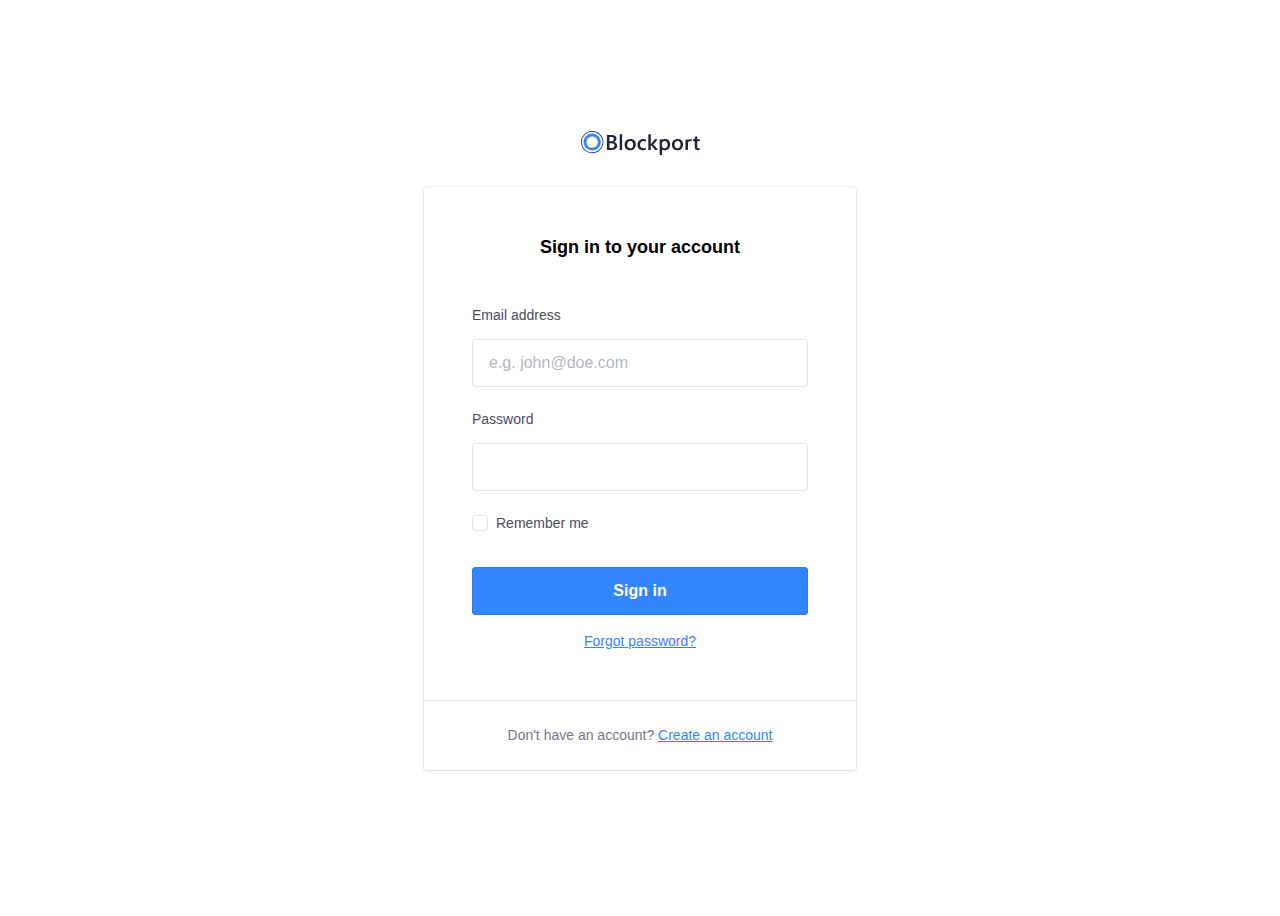
==== commit 744173be: "added files" ====
--- a/index.html
+++ b/index.html
@@ -36,19 +36,13 @@
         </h1>
         <form class="c-card" action="#">
           <div class="c-card__body">
-            <h2 class="c-card__title">
-              Sign in to your account
-            </h2>
+            <h2 class="c-card__title">Sign in to your account</h2>
             <p class="c-form-field">
-              <label class="c-label" for="username">
-                Email address
-              </label>
+              <label class="c-label" for="username"> Email address </label>
               <input class="c-input" type="email" name="username" id="username" placeholder="e.g. john@doe.com" required />
             </p>
             <p class="c-form-field">
-              <label class="c-label" for="password">
-                Password
-              </label>
+              <label class="c-label" for="password"> Password </label>
               <input class="c-input" type="password" name="password" id="password" required />
             </p>
             <ul class="o-list c-option-list">
@@ -72,9 +66,7 @@
               <button class="o-button-reset c-button">Sign in</button>
             </p>
             <p class="u-text-sm u-align-text-center">
-              <a href="#!">
-                Forgot password?
-              </a>
+              <a href="#!"> Forgot password? </a>
             </p>
           </div>
           <div class="c-card__footer">
--- a/css/screen.css
+++ b/css/screen.css
@@ -20,6 +20,8 @@
 
 :root {
   /* colors */
+  --global-page-color: var(--color-neutral-xxxx-dark);
+  --global-page-backgroundColor: var(--color-neutral-xxxx-light);
   --global-color-alpha-light: #4f95ff;
   --global-color-alpha: #3385ff;
   --global-color-alpha-dark: #2e77e6;
@@ -80,11 +82,17 @@
   font-size: 16px;
   line-height: 1.5;
   font-family: 'Inter Web', Helvetica, arial, sans-serif;
-  color: var(--global-color-neutral-xxxx-dark);
-  background-color: var(--global-color-neutral-xxxx-light);
   box-sizing: border-box;
   -webkit-font-smoothing: antialiased;
   -moz-osx-font-smoothing: grayscale;
+  color: var(--global-page-color);
+  background-color: var(--global-page-backgroundColor);
+}
+
+@media (prefers-color-scheme: dark) {
+  html {
+    background-color: var(--color-neutral-xxxx-dark);
+  }
 }
 
 *,
@@ -522,15 +530,28 @@
 }
 
 .c-logo__path--1 {
-  fill: var(--global-color-neutral-xxxx-dark);
+  fill: var(--logo__path--1--fill, var(--global-color-neutral-xxxx-dark));
 }
 
 .c-logo__path--2 {
-  fill: var(--global-color-alpha);
+  fill: var(--logo__path--2--fill, var(--global-color-alpha));
 }
 
 .c-logo__path--3 {
-  fill: var(--color-alpha-x-dark);
+  fill: var(--logo__path--3--fill, var(--global-color-alpha-x-dark));
+}
+@media (prefers-color-scheme: dark) {
+  .c-logo {
+    --logo__path--1--fill: White;
+    --logo__path--2--fill: var(--logo__path--1--fill);
+    --logo__path--3--fill: var(--logo__path--1--fill);
+  }
+}
+@media (prefers-color-scheme: dark) {
+  html {
+    background-color: var(--global-color-neutral-xxxx-dark);
+    color: white;
+  }
 }
 
 /*
@@ -649,6 +670,8 @@
   padding-bottom: var(--global-whitespace-xs);
   line-height: calc(var(--global-baseline) * 2);
   color: var(--global-color-neutral-xx-dark);
+  display: flex;
+  margin-bottom: calc(var(--global-baseline) / 2 * 3);
 }
 
 .c-label--option {
@@ -656,7 +679,7 @@
 }
 
 .c-option-list__item {
-  margin-bottom: calc(var(--global-baseline)/2*3);
+  margin-bottom: calc(var(--global-baseline) / 2 * 3);
 }
 /*
     Component: Button
@@ -738,19 +761,68 @@
 
 .c-option--hidden:focus + .c-custom-option .c-custom-option__fake-input,
 .c-option--hidden:active + .c-custom-option .c-custom-option__fake-input {
-  border-color: var(--global-input-borderColor);
+  border-color: var(--global-input-focus-borderColor);
   box-shadow: var(--global-input-focus-boxShadow);
 }
-
-.c-custom-toggle__fake-input{
-    width: 48px;
-    height: 24px;
-    border: var(--global-borderWidth) solid var(--global-input-borderColor);
-    margin-right: var(--global-whitespace-sm);
-
-}
-
-/*------------------------------------*\
+.c-option--hidden:hover + .c-custom-option .c-custom-option__fake-input {
+  border-color: var(--global-input-hover-borderColor);
+  box-shadow: var(--global-input-focus-boxShadow);
+}
+
+.c-custom-toggle__fake-input {
+  width: 48px;
+  height: 24px;
+  display: flex;
+  border-radius: 24px;
+  border: var(--global-borderWidth) solid var(--global-input-borderColor);
+  margin-right: var(--global-whitespace-sm);
+  transition: all var(--global-transitionTiming-alpha);
+  background-color: var(--global-color-neutral-xxx-light);
+  margin-right: 0px;
+}
+.c-custom-toggle__fake-input::after {
+  content: '';
+  width: 22px;
+  height: 22px;
+  border-radius: 22px;
+  display: flex;
+  border: var(--global-borderWidth) solid var(--global-input-borderColor);
+  transition: all var(--global-transitionTiming-alpha);
+  background-color: white;
+}
+.c-custom-toggle__fake-input:hover {
+  border-color: var(--global-color-alpha);
+  box-shadow: var(--global-input-focus-boxShadow);
+}
+.c-option--hidden:checked + .c-custom-toggle .c-custom-toggle__fake-input {
+  border-color: var(--global-color-alpha);
+  background-color: var(--global-color-alpha);
+}
+
+.c-option--hidden:checked + .c-custom-toggle .c-custom-toggle__fake-input::after {
+  transform: translateX(24px);
+}
+
+.c-option--hidden:active + .c-custom-toggle .c-custom-toggle__fake-input::after {
+  width: 26px;
+}
+
+.c-option--hidden:active:checked + .c-custom-toggle .c-custom-toggle__fake-input::after {
+  margin-left: -4px;
+}
+
+.c-custom-toggle__label--inverted {
+  flex-direction: row-reverse;
+  justify-content: space-between;
+  width: 100%;
+}
+.c-custom-select__symbol {
+  width: 24px;
+  height: 24px;
+  fill: #b5b6c0;
+}
+
+/*----------------------------------*\
 #UTILITIES
 \*------------------------------------*/
 
@@ -1152,3 +1224,51 @@
     page-break-after: avoid;
   }
 }
+@media (prefers-color-scheme: dark) {
+  .c-custom-option__fake-input--checkbox {
+    background-color: var(--global-color-neutral-xxxx-dark);
+    border-color: var(--global-color-neutral-xxxx-dark);
+  }
+}
+@media (prefers-color-scheme: dark) {
+  .c-label {
+    color: var(--global-color-neutral-x-light);
+  }
+}
+@media (prefers-color-scheme: dark) {
+  .c-input {
+    background-color: var(--global-color-neutral-xxxx-dark);
+    border-color: var(--global-color-neutral-xxxx-dark);
+    color: var(--global-color-neutral-x-light);
+  }
+}
+@media (prefers-color-scheme: dark) {
+  .c-card__body {
+    background-color: var(--global-color-neutral-xxx-dark);
+  }
+}
+
+@media (prefers-color-scheme: dark) {
+  .c-card__footer {
+    background-color: var(--global-color-neutral-xxx-dark);
+    border-top-color: var(--global-color-neutral-xxxx-dark);
+  }
+}
+@media (prefers-color-scheme: dark) {
+  .c-card {
+    background-color: var(--global-color-neutral-xxxx-dark);
+  }
+}
+@media (prefers-color-scheme: dark) {
+  .c-logo {
+    --logo__path--1--fill: White;
+    --logo__path--2--fill: var(--logo__path--1--fill);
+    --logo__path--3--fill: var(--logo__path--1--fill);
+  }
+}
+@media (prefers-color-scheme: dark) {
+  html {
+    background-color: var(--global-color-neutral-xxxx-dark);
+    color: white;
+  }
+}
